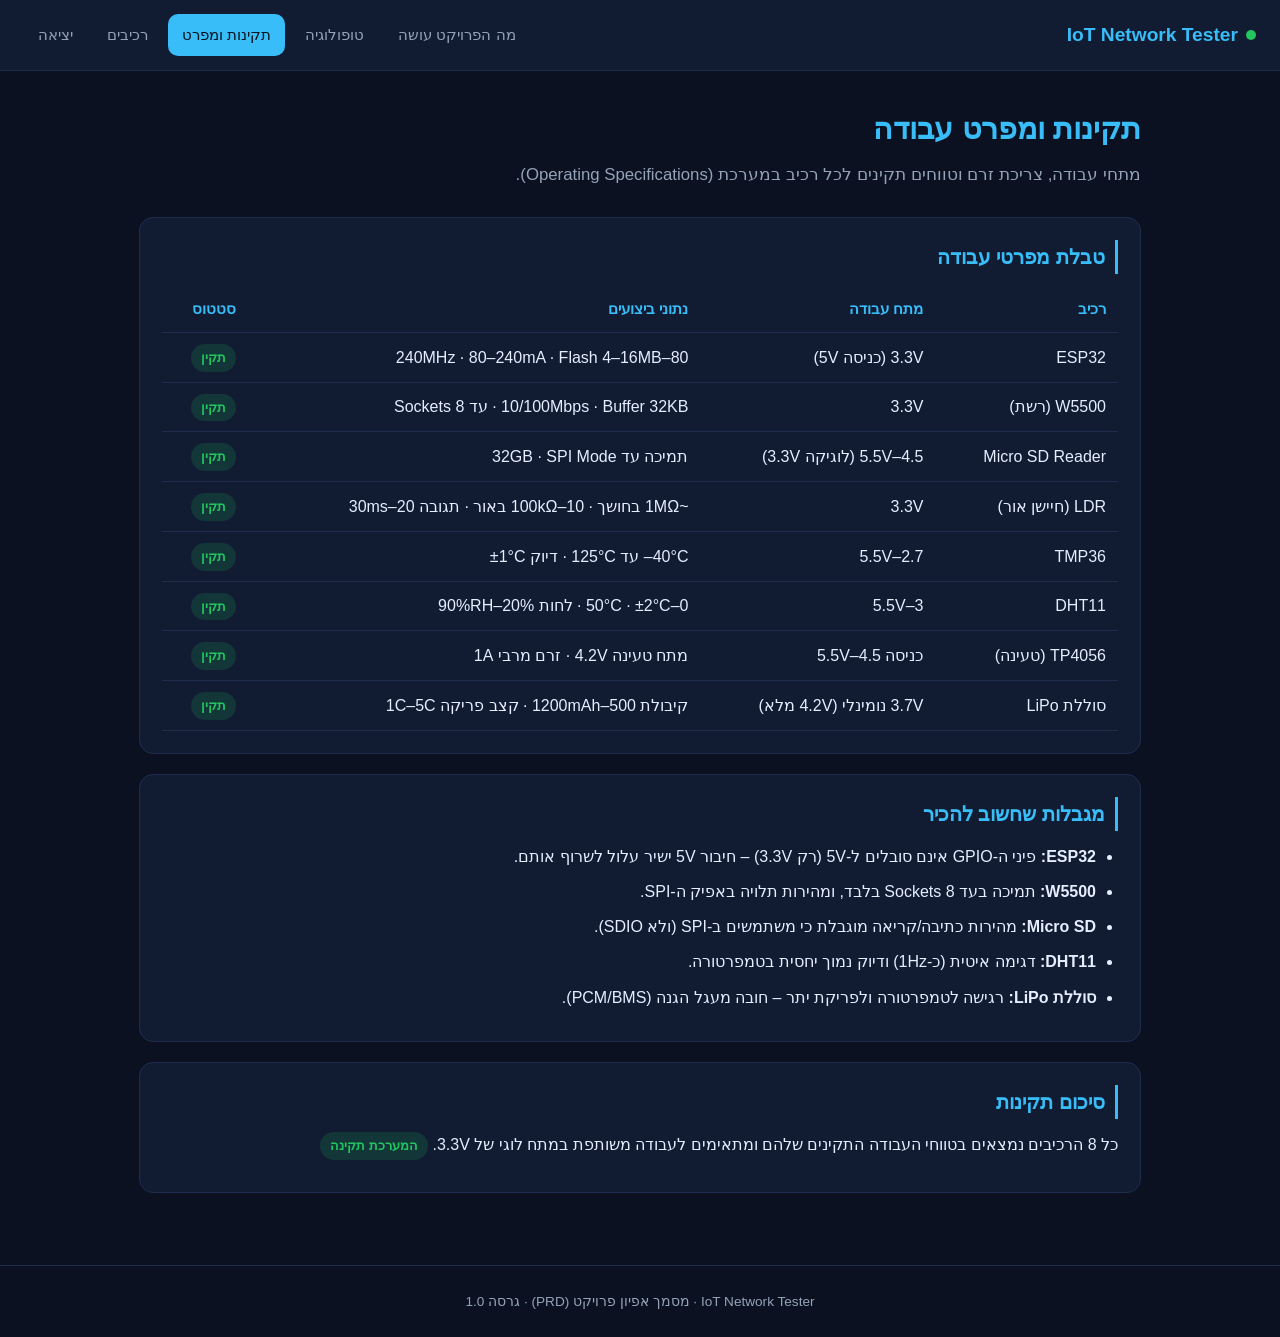
==== specs.html @ ea70519b "Initial commit: IoT Network Tester static site (HTML/CSS) Co-Authored-By: Claude Opus 4.8 <noreply@a" ====
<!DOCTYPE html>
<html lang="he" dir="rtl">
<head>
  <meta charset="UTF-8">
  <meta name="viewport" content="width=device-width, initial-scale=1.0">
  <title>תקינות ומפרט – IoT Network Tester</title>
  <link rel="stylesheet" href="style.css">
</head>
<body>

  <!-- סרגל ניווט -->
  <nav class="navbar">
    <div class="logo"><span class="dot"></span> IoT Network Tester</div>
    <div class="links">
      <a href="overview.html">מה הפרויקט עושה</a>
      <a href="topology.html">טופולוגיה</a>
      <a href="specs.html" class="active">תקינות ומפרט</a>  <!-- דף נוכחי -->
      <a href="components.html">רכיבים</a>
      <a href="login.html">יציאה</a>
    </div>
  </nav>

  <div class="container">

    <h1 class="page-title">תקינות ומפרט עבודה</h1>
    <p class="page-subtitle">
      מתחי עבודה, צריכת זרם וטווחים תקינים לכל רכיב במערכת (Operating Specifications).
    </p>

    <!-- כרטיס עם טבלת המפרט.
         table = טבלה, tr = שורה, th = תא כותרת, td = תא תוכן. -->
    <div class="card">
      <h2>טבלת מפרטי עבודה</h2>
      <table>
        <!-- שורת הכותרות -->
        <tr>
          <th>רכיב</th>
          <th>מתח עבודה</th>
          <th>נתוני ביצועים</th>
          <th>סטטוס</th>
        </tr>

        <!-- שורה לכל רכיב -->
        <tr>
          <td>ESP32</td>
          <td>3.3V (כניסה 5V)</td>
          <td>80–240MHz · 80–240mA · Flash 4–16MB</td>
          <td><span class="badge ok">תקין</span></td>  <!-- תגית ירוקה -->
        </tr>

        <tr>
          <td>W5500 (רשת)</td>
          <td>3.3V</td>
          <td>10/100Mbps · Buffer 32KB · עד 8 Sockets</td>
          <td><span class="badge ok">תקין</span></td>
        </tr>

        <tr>
          <td>Micro SD Reader</td>
          <td>4.5–5.5V (לוגיקה 3.3V)</td>
          <td>תמיכה עד 32GB · SPI Mode</td>
          <td><span class="badge ok">תקין</span></td>
        </tr>

        <tr>
          <td>LDR (חיישן אור)</td>
          <td>3.3V</td>
          <td>~1MΩ בחושך · 10–100kΩ באור · תגובה 20–30ms</td>
          <td><span class="badge ok">תקין</span></td>
        </tr>

        <tr>
          <td>TMP36</td>
          <td>2.7–5.5V</td>
          <td>40°C– עד 125°C · דיוק ±1°C</td>
          <td><span class="badge ok">תקין</span></td>
        </tr>

        <tr>
          <td>DHT11</td>
          <td>3–5.5V</td>
          <td>0–50°C · ±2°C · לחות 20%–90%RH</td>
          <td><span class="badge ok">תקין</span></td>
        </tr>

        <tr>
          <td>TP4056 (טעינה)</td>
          <td>כניסה 4.5–5.5V</td>
          <td>מתח טעינה 4.2V · זרם מרבי 1A</td>
          <td><span class="badge ok">תקין</span></td>
        </tr>

        <tr>
          <td>סוללת LiPo</td>
          <td>3.7V נומינלי (4.2V מלא)</td>
          <td>קיבולת 500–1200mAh · קצב פריקה 1C–5C</td>
          <td><span class="badge ok">תקין</span></td>
        </tr>

      </table>
    </div>

    <!-- כרטיס מגבלות חשובות (Limitations) שכדאי לשים לב אליהן -->
    <div class="card">
      <h2>מגבלות שחשוב להכיר</h2>
      <ul>
        <li><b>ESP32:</b> פיני ה-GPIO אינם סובלים ל-5V (רק 3.3V) – חיבור 5V ישיר עלול לשרוף אותם.</li>
        <li><b>W5500:</b> תמיכה בעד 8 Sockets בלבד, ומהירות תלויה באפיק ה-SPI.</li>
        <li><b>Micro SD:</b> מהירות כתיבה/קריאה מוגבלת כי משתמשים ב-SPI (ולא SDIO).</li>
        <li><b>DHT11:</b> דגימה איטית (כ-1Hz) ודיוק נמוך יחסית בטמפרטורה.</li>
        <li><b>סוללת LiPo:</b> רגישה לטמפרטורה ולפריקת יתר – חובה מעגל הגנה (PCM/BMS).</li>
      </ul>
    </div>

    <!-- כרטיס סיכום סטטוס כללי -->
    <div class="card">
      <h2>סיכום תקינות</h2>
      <p>
        כל 8 הרכיבים נמצאים בטווחי העבודה התקינים שלהם ומתאימים לעבודה משותפת
        במתח לוגי של 3.3V. <span class="badge ok">המערכת תקינה</span>
      </p>
    </div>

  </div>

  <div class="footer">IoT Network Tester · מסמך אפיון פרויקט (PRD) · גרסה 1.0</div>

</body>
</html>
---- style.css ----
/* ===================================================================
   style.css – קובץ העיצוב המשותף לכל דפי האתר
   כל הדפים (login, overview, topology, specs, components) מקשרים לקובץ הזה.
   ככה משנים צבע/פונט במקום אחד – וזה משתנה בכל האתר.
   ההערות בעברית (בתוך /* ... *\/) נועדו להסביר לך כל חלק.
   =================================================================== */

/* :root = "השורש" של העמוד. כאן מגדירים משתני צבע (CSS Variables).
   אחר כך קוראים להם עם var(--שם). ככה קל להחליף ערכת צבעים. */
:root {
  --bg: #0b1120;          /* צבע הרקע הראשי – כחול כהה מאוד (כמו "מסך האקר") */
  --panel: #111c33;       /* צבע הרקע של כרטיסים/פאנלים – כחול כהה קצת בהיר יותר */
  --panel-2: #0f1830;     /* גוון כהה נוסף לכרטיסים משניים */
  --border: #1f2d4d;      /* צבע קווי המסגרת */
  --accent: #38bdf8;      /* צבע ההדגשה הראשי – תכלת (כותרות, קישורים) */
  --accent-2: #22c55e;    /* צבע הדגשה שני – ירוק (סטטוס "תקין") */
  --danger: #ef4444;      /* צבע אדום – לאזהרות/סטטוס בעייתי */
  --text: #e5edff;        /* צבע הטקסט הראשי – לבן-תכלת בהיר */
  --muted: #94a3b8;       /* צבע טקסט משני/עמום – אפור-כחלחל */
  --radius: 14px;         /* רדיוס עיגול פינות קבוע לכל האתר */
}

/* הכוכבית (*) בוחרת את *כל* האלמנטים בעמוד.
   מאפסים כאן את ברירות המחדל של הדפדפן כדי שהכל יתחיל נקי. */
* {
  margin: 0;                 /* מבטל רווח חיצוני ברירת מחדל */
  padding: 0;                /* מבטל רווח פנימי ברירת מחדל */
  box-sizing: border-box;    /* מחשיב padding+border בתוך הרוחב (נוח מאוד) */
}

/* body = כל גוף העמוד. כאן מגדירים את הרקע, הפונט והכיוון. */
body {
  font-family: "Segoe UI", Arial, sans-serif;  /* פונט נעים וברור */
  background: var(--bg);        /* צבע הרקע מהמשתנה שהגדרנו למעלה */
  color: var(--text);           /* צבע הטקסט מהמשתנה */
  direction: rtl;               /* כיוון מימין לשמאל – חובה לעברית */
  line-height: 1.7;             /* ריווח בין שורות – עושה טקסט נוח לקריאה */
  min-height: 100vh;            /* גובה מינימלי = גובה כל המסך (100% מגובה החלון) */
}

/* ====================== סרגל ניווט עליון (navbar) ====================== */

/* .navbar = הסרגל העליון עם הקישורים בין הדפים */
.navbar {
  display: flex;                      /* מסדר את הפריטים בשורה אחת (flexbox) */
  align-items: center;                /* ממרכז את הפריטים אנכית */
  justify-content: space-between;     /* דוחף את הלוגו לצד אחד והקישורים לשני */
  flex-wrap: wrap;                    /* מאפשר "לרדת שורה" במסך צר */
  gap: 12px;                          /* רווח בין הפריטים */
  background: var(--panel);           /* רקע כהה לסרגל */
  border-bottom: 1px solid var(--border); /* קו דק בתחתית הסרגל */
  padding: 14px 24px;                 /* ריווח פנימי: 14 למעלה/למטה, 24 בצדדים */
  position: sticky;                   /* "מדביק" את הסרגל – הוא נשאר בראש בזמן גלילה */
  top: 0;                             /* נדבק לחלק העליון */
  z-index: 10;                        /* מוודא שהסרגל מעל שאר התוכן */
}

/* הלוגו בצד ימין של הסרגל */
.navbar .logo {
  font-weight: bold;        /* טקסט מודגש */
  font-size: 1.2rem;        /* גודל פונט מעט גדול */
  color: var(--accent);     /* צבע תכלת */
  display: flex;            /* כדי לשים את הנקודה והטקסט בשורה */
  align-items: center;      /* ממרכז אנכית */
  gap: 8px;                 /* רווח בין הנקודה לטקסט */
}

/* הנקודה הירוקה ליד הלוגו (אינדיקציית "מערכת פעילה") */
.navbar .logo .dot {
  width: 10px;                 /* רוחב הנקודה */
  height: 10px;                /* גובה הנקודה */
  background: var(--accent-2); /* צבע ירוק */
  border-radius: 50%;          /* 50% = עיגול מושלם */
}

/* רשימת הקישורים בסרגל */
.navbar .links {
  display: flex;      /* קישורים בשורה */
  flex-wrap: wrap;    /* יורדים שורה במסך צר */
  gap: 6px;           /* רווח בין הקישורים */
}

/* כל קישור בסרגל הניווט */
.navbar .links a {
  color: var(--muted);           /* צבע אפור עמום כברירת מחדל */
  text-decoration: none;         /* מסיר את הקו התחתון של קישורים */
  padding: 8px 14px;             /* ריווח פנימי שהופך את הקישור ל"כפתור" */
  border-radius: 10px;           /* פינות מעוגלות */
  font-size: 0.95rem;            /* גודל פונט מעט קטן */
  transition: all 0.2s;          /* אנימציה חלקה כשעוברים עם העכבר */
}

/* מה קורה כשמעבירים עכבר מעל קישור (hover) */
.navbar .links a:hover {
  background: var(--panel-2);    /* רקע כהה מופיע */
  color: var(--text);            /* הטקסט הופך בהיר */
}

/* הקישור של הדף הנוכחי – מודגש כדי שתדע איפה אתה.
   נותנים לקישור הפעיל class="active" בכל דף. */
.navbar .links a.active {
  background: var(--accent);     /* רקע תכלת מלא */
  color: #07121f;                /* טקסט כהה לקונטרסט */
}

/* ====================== מבנה כללי של התוכן ====================== */

/* .container = עטיפה שמגבילה את רוחב התוכן וממרכזת אותו */
.container {
  max-width: 1050px;      /* רוחב מרבי – מונע שורות ארוכות מדי */
  margin: 0 auto;         /* auto בצדדים = ממרכז את העטיפה אופקית */
  padding: 32px 24px;     /* ריווח פנימי מסביב לתוכן */
}

/* כותרת ראשית של דף */
.page-title {
  font-size: 1.9rem;              /* גודל גדול */
  color: var(--accent);          /* תכלת */
  margin-bottom: 6px;            /* רווח קטן מתחת */
}

/* כיתוב משנה מתחת לכותרת הראשית */
.page-subtitle {
  color: var(--muted);           /* אפור עמום */
  margin-bottom: 28px;           /* רווח גדול לפני התוכן */
  font-size: 1.05rem;            /* מעט גדול מהרגיל */
}

/* ====================== כרטיסים (cards) ====================== */

/* .card = תיבת תוכן עם רקע, מסגרת ופינות מעוגלות */
.card {
  background: var(--panel);           /* רקע כהה */
  border: 1px solid var(--border);    /* מסגרת דקה */
  border-radius: var(--radius);       /* פינות מעוגלות */
  padding: 22px;                      /* ריווח פנימי */
  margin-bottom: 20px;                /* רווח בין כרטיס לכרטיס */
}

/* כותרת בתוך כרטיס */
.card h2 {
  color: var(--accent);               /* תכלת */
  font-size: 1.25rem;                 /* גודל בינוני */
  margin-bottom: 12px;                /* רווח מתחת לכותרת */
  border-right: 3px solid var(--accent); /* פס צבעוני בצד ימין (כי זה RTL) */
  padding-right: 10px;                /* מרווח בין הפס לטקסט */
}

/* פסקה רגילה בתוך כרטיס */
.card p {
  color: var(--text);     /* צבע טקסט רגיל */
  margin-bottom: 10px;    /* רווח קטן בין פסקאות */
}

/* ====================== רשת כרטיסים (grid) ====================== */

/* .grid = פריסה של כמה כרטיסים בטור/שורות אוטומטיות */
.grid {
  display: grid;  /* מפעיל פריסת רשת (grid) */
  /* auto-fit = כמה עמודות שנכנסות; minmax = כל עמודה לפחות 260px */
  grid-template-columns: repeat(auto-fit, minmax(260px, 1fr));
  gap: 18px;      /* רווח בין הכרטיסים ברשת */
}

/* ====================== תגיות סטטוס (badges) ====================== */

/* .badge = תגית קטנה צבעונית (למשל "תכלת/תקין") */
.badge {
  display: inline-block;      /* תופס רק את רוחב התוכן */
  padding: 3px 10px;          /* ריווח פנימי קטן */
  border-radius: 999px;       /* מספר גדול = צורת גלולה (קצוות עגולים לגמרי) */
  font-size: 0.8rem;          /* פונט קטן */
  font-weight: bold;          /* מודגש */
}

/* תגית ירוקה – "תקין" */
.badge.ok {
  background: rgba(34, 197, 94, 0.15); /* ירוק שקוף – רקע עדין */
  color: var(--accent-2);              /* טקסט ירוק מלא */
}

/* תגית תכלת – מידע כללי */
.badge.info {
  background: rgba(56, 189, 248, 0.15); /* תכלת שקוף */
  color: var(--accent);                 /* טקסט תכלת */
}

/* תגית אדומה – אזהרה */
.badge.warn {
  background: rgba(239, 68, 68, 0.15); /* אדום שקוף */
  color: var(--danger);                /* טקסט אדום */
}

/* ====================== טבלאות ====================== */

/* עיצוב טבלה (נשתמש בדף התקינות) */
table {
  width: 100%;                  /* הטבלה תופסת את כל רוחב הכרטיס */
  border-collapse: collapse;    /* מאחד קווי גבול כפולים לקו אחד */
  margin-top: 8px;              /* רווח קטן מעל */
}

/* תאי כותרת (th) ותאי תוכן (td) */
th, td {
  text-align: right;                       /* יישור לימין (עברית) */
  padding: 10px 12px;                       /* ריווח פנימי בתא */
  border-bottom: 1px solid var(--border);   /* קו הפרדה דק מתחת לכל שורה */
}

/* שורת הכותרת של הטבלה */
th {
  color: var(--accent);        /* תכלת */
  font-size: 0.95rem;          /* מעט קטן */
}

/* תאי תוכן */
td {
  color: var(--text);          /* צבע טקסט רגיל */
}

/* ====================== רשימות ====================== */

/* רשימה עם נקודות בתוך כרטיס */
.card ul {
  padding-right: 22px;   /* הזחה מימין כדי שהנקודות לא ייצאו מהכרטיס */
  margin: 8px 0;         /* רווח מעל ומתחת לרשימה */
}

/* כל פריט ברשימה */
.card li {
  margin-bottom: 8px;    /* רווח בין הפריטים */
  color: var(--text);    /* צבע טקסט */
}

/* ====================== כותרת תחתונה (footer) ====================== */

/* .footer = שורת סיום בתחתית הדף */
.footer {
  text-align: center;             /* טקסט ממורכז */
  color: var(--muted);            /* אפור עמום */
  font-size: 0.85rem;             /* פונט קטן */
  padding: 24px;                  /* ריווח מסביב */
  border-top: 1px solid var(--border); /* קו דק בחלק העליון של הפוטר */
  margin-top: 20px;               /* רווח מעל הפוטר */
}
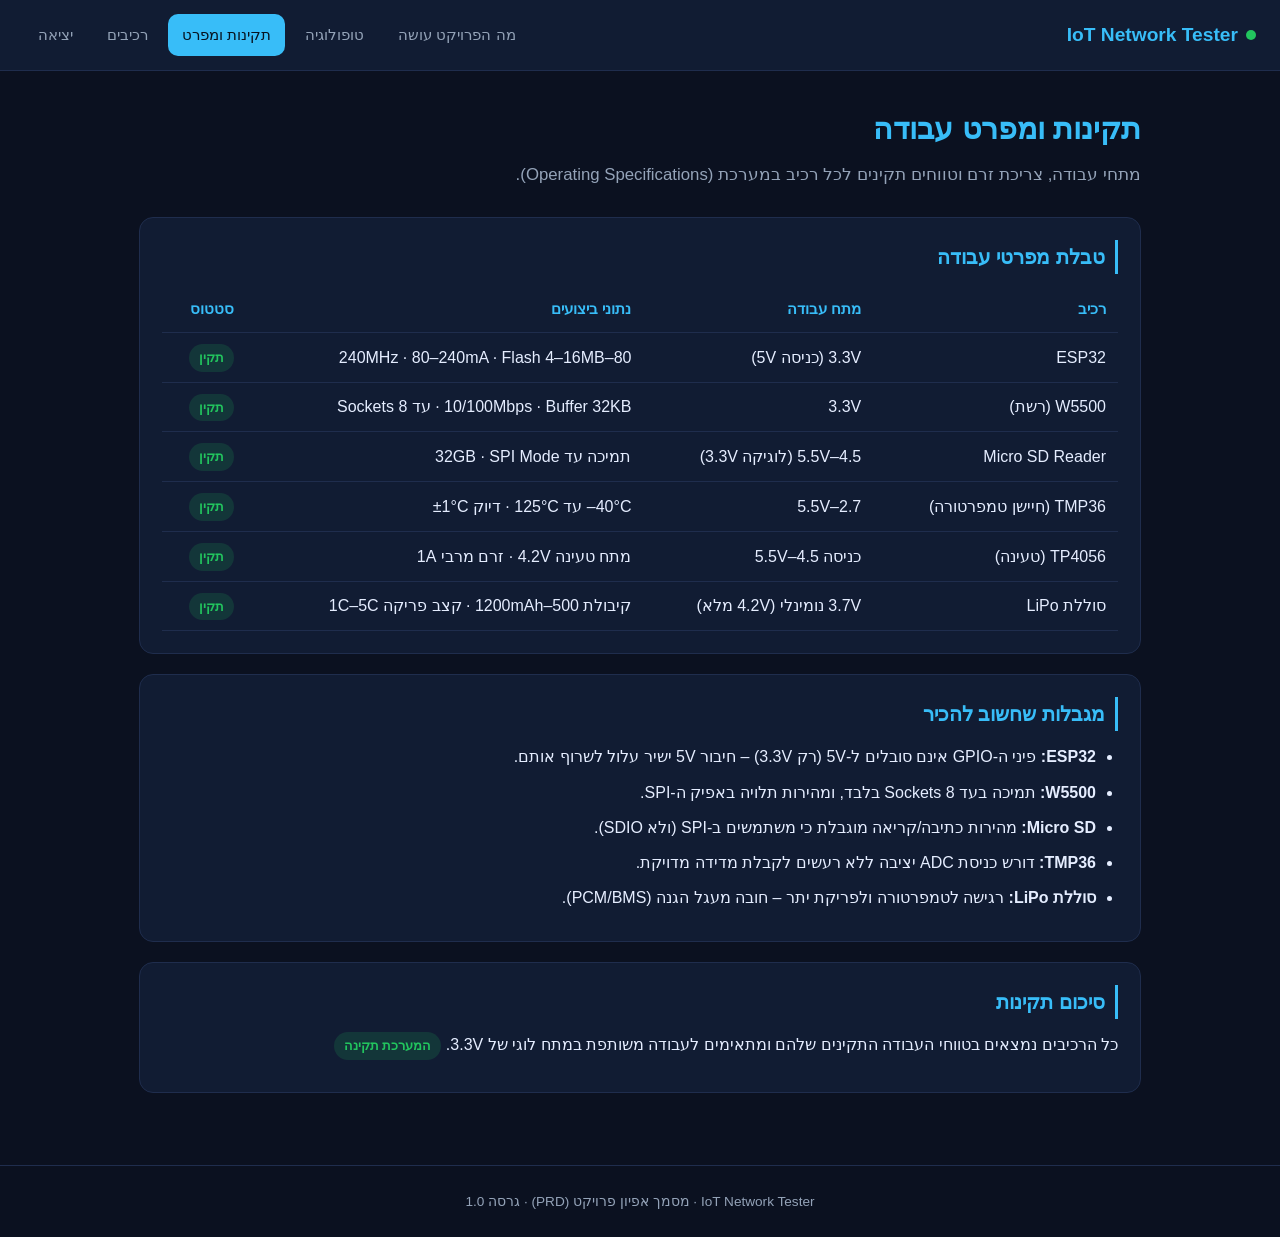
==== commit ccae5ff2: "Update specs.html" ====
--- a/specs.html
+++ b/specs.html
@@ -63,23 +63,9 @@
         </tr>
 
         <tr>
-          <td>LDR (חיישן אור)</td>
-          <td>3.3V</td>
-          <td>~1MΩ בחושך · 10–100kΩ באור · תגובה 20–30ms</td>
-          <td><span class="badge ok">תקין</span></td>
-        </tr>
-
-        <tr>
-          <td>TMP36</td>
+          <td>TMP36 (חיישן טמפרטורה)</td>
           <td>2.7–5.5V</td>
           <td>40°C– עד 125°C · דיוק ±1°C</td>
-          <td><span class="badge ok">תקין</span></td>
-        </tr>
-
-        <tr>
-          <td>DHT11</td>
-          <td>3–5.5V</td>
-          <td>0–50°C · ±2°C · לחות 20%–90%RH</td>
           <td><span class="badge ok">תקין</span></td>
         </tr>
 
@@ -107,7 +93,7 @@
         <li><b>ESP32:</b> פיני ה-GPIO אינם סובלים ל-5V (רק 3.3V) – חיבור 5V ישיר עלול לשרוף אותם.</li>
         <li><b>W5500:</b> תמיכה בעד 8 Sockets בלבד, ומהירות תלויה באפיק ה-SPI.</li>
         <li><b>Micro SD:</b> מהירות כתיבה/קריאה מוגבלת כי משתמשים ב-SPI (ולא SDIO).</li>
-        <li><b>DHT11:</b> דגימה איטית (כ-1Hz) ודיוק נמוך יחסית בטמפרטורה.</li>
+        <li><b>TMP36:</b> דורש כניסת ADC יציבה ללא רעשים לקבלת מדידה מדויקת.</li>
         <li><b>סוללת LiPo:</b> רגישה לטמפרטורה ולפריקת יתר – חובה מעגל הגנה (PCM/BMS).</li>
       </ul>
     </div>
@@ -116,7 +102,7 @@
     <div class="card">
       <h2>סיכום תקינות</h2>
       <p>
-        כל 8 הרכיבים נמצאים בטווחי העבודה התקינים שלהם ומתאימים לעבודה משותפת
+        כל הרכיבים נמצאים בטווחי העבודה התקינים שלהם ומתאימים לעבודה משותפת
         במתח לוגי של 3.3V. <span class="badge ok">המערכת תקינה</span>
       </p>
     </div>
